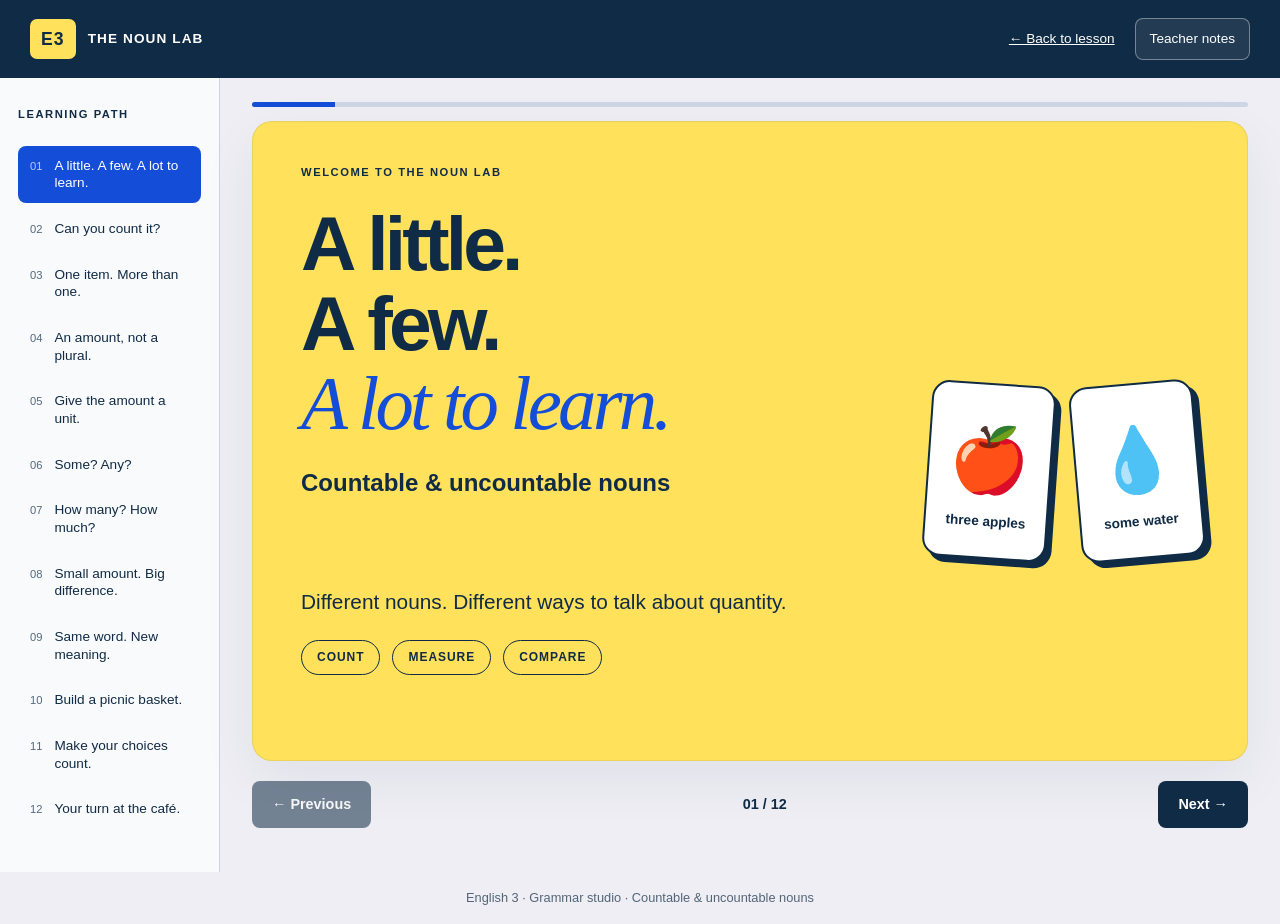
==== countable-nouns.html @ 443070fe "Add files via upload" ====
<!doctype html><html lang="en"><head><meta charset="utf-8"><meta name="viewport" content="width=device-width,initial-scale=1"><meta name="description" content="A visual, interactive English presentation on countable and uncountable nouns, quantities and real-life conversation."><title>The Noun Lab · English 3</title><link rel="stylesheet" href="countable-nouns.css"><script src="countable-nouns.js" defer></script></head><body><a class="skip" href="#slide-stage">Skip to presentation</a><header class="header"><a href="index.html" class="brand"><span>E3</span> THE NOUN LAB</a><div class="tools"><a href="index.html">← Back to lesson</a><button id="teacher-toggle" type="button" aria-expanded="false" aria-controls="teacher-panel">Teacher notes</button></div></header><main class="shell"><aside class="rail"><p class="eyebrow">LEARNING PATH</p><nav id="slide-list" aria-label="Slide navigation"></nav></aside><section class="stage-wrap"><div class="progress" role="progressbar" aria-label="Presentation progress" aria-valuemin="1" aria-valuemax="12" aria-valuenow="1"><span id="progress-fill"></span></div><article id="slide-stage" tabindex="-1" aria-labelledby="slide-title"></article><div class="controls"><button id="previous" type="button">← Previous</button><span id="counter" aria-live="polite">01 / 12</span><button id="next" type="button">Next →</button></div><aside id="teacher-panel" hidden><strong>TEACHER NOTES · VISIBLE WHEN SCREEN SHARING</strong><p id="teacher-note"></p><p>Suggested lesson: 45–60 minutes. Model examples, invite explanations and finish with the café role-play. Activities retain answers while you move between slides; they reset on reload or Restart both activities.</p></aside></section></main><footer>English 3 · Grammar studio · Countable & uncountable nouns</footer></body></html>
---- countable-nouns.css ----
:root{--ink:#102b45;--blue:#144ed8;--green:#ddf0cc;--sky:#dfe9ff;--peach:#ffe0cf;--yellow:#ffe15b}*{box-sizing:border-box}body{margin:0;font-family:'Segoe UI',Arial,sans-serif;background:#eeeef4;color:var(--ink);line-height:1.6}a{color:inherit}button{font:inherit;color:inherit;cursor:pointer}button:disabled{cursor:default;opacity:.55}:focus-visible{outline:3px solid var(--blue);outline-offset:4px}.skip{position:absolute;top:-100px;background:white;padding:12px;z-index:100}.skip:focus{top:0}.header{display:flex;justify-content:space-between;align-items:center;gap:20px;background:var(--ink);color:white;padding:18px 30px}.brand{font-weight:850;text-decoration:none;display:flex;gap:12px;align-items:center;letter-spacing:.08em;font-size:.85rem}.brand span{background:var(--yellow);color:var(--ink);padding:6px 11px;border-radius:7px;font-size:1.1rem}.tools{display:flex;align-items:center;gap:20px;font-size:.85rem}.tools button{background:#ffffff15;color:white;border:1px solid #ffffff60;padding:9px 14px;border-radius:8px}.shell{display:grid;grid-template-columns:220px minmax(0,1fr);max-width:1600px;margin:auto}.rail{padding:28px 18px;background:#f9fafc;border-right:1px solid #ccd4df}.eyebrow{font-size:.7rem;letter-spacing:.14em;font-weight:850;margin:0 0 22px}.rail nav{display:grid;gap:6px}.rail button{background:none;border:0;padding:11px 12px;text-align:left;border-radius:8px;font-size:.85rem;line-height:1.3;display:flex;gap:12px;align-items:baseline}.rail button span{font-size:.7rem;opacity:.7}.rail button[aria-current=true]{background:var(--blue);color:white}.rail button:hover:not([aria-current=true]){background:#e6ebf5}.stage-wrap{padding:24px 32px;min-width:0}.progress{height:5px;background:#ced6e5;border-radius:5px;margin-bottom:14px;overflow:hidden}.progress span{height:100%;display:block;background:var(--blue);width:8.333%}#slide-stage{background:#fffdfa;border-radius:20px;padding:42px 48px;min-height:640px;border:1px solid #102b4515;box-shadow:0 18px 55px #102b4510;overflow-wrap:break-word}#slide-stage.hero{background:var(--yellow)}h1{font-size:clamp(2.3rem,4.5vw,4.8rem);line-height:1.04;letter-spacing:-.05em;margin:0 0 20px;max-width:950px}.hero h1{font-size:clamp(3.5rem,6vw,6.5rem)}h1 em{font-family:Georgia,serif;color:var(--blue);font-weight:500}h3{font-size:1.5rem;line-height:1.2;margin:14px 0}.lead{font-size:1.2rem;color:#435b70;margin:0 0 30px;max-width:850px}.hero .lead{font-size:1.5rem;font-weight:700;color:var(--ink)}p{margin:0 0 16px}.two,.three{display:grid;gap:20px;margin:24px 0}.two{grid-template-columns:1fr 1fr}.three{grid-template-columns:repeat(3,1fr)}article article{background:#eef0f5;border-radius:15px;padding:24px}.green{background:var(--green)}.blue{background:var(--sky)}.peach{background:var(--peach)}.badge{font-size:.67rem;letter-spacing:.08em;border:1px solid currentColor;padding:5px 10px;border-radius:30px;font-weight:800}.visual{font-size:3rem;line-height:1.6;margin:12px 0}.hero-icons{display:flex;gap:24px;position:relative;justify-content:flex-end;margin:-150px 0 25px 50%}.hero-icons>span{display:block;background:white;padding:24px 20px;border:2px solid var(--ink);border-radius:18px;font-size:4rem;text-align:center;transform:rotate(4deg);box-shadow:6px 6px 0 var(--ink)}.hero-icons>span:nth-child(2){transform:rotate(-5deg)}.hero-icons small{display:block;font-size:.85rem;font-weight:750;white-space:nowrap}.big{font-size:1.3rem;margin-top:26px}.chips{display:flex;gap:12px;flex-wrap:wrap;margin:22px 0}.chips span{padding:7px 15px;border:1px solid var(--ink);border-radius:30px;font-size:.75rem;font-weight:800;letter-spacing:.08em}.callout{background:#f2f1e9;border-left:5px solid var(--blue);padding:20px 24px;border-radius:0 12px 12px 0;margin:24px 0 0;font-size:1.05rem}.example{font-size:1.5rem;border-left:4px solid var(--blue);padding-left:20px;margin-top:28px}.controls{display:flex;justify-content:space-between;align-items:center;gap:20px;margin:20px 0}.controls button,.action{background:var(--ink);color:white;border:0;border-radius:8px;padding:12px 20px;font-weight:750;font-size:.9rem}.controls span{font-size:.9rem;font-weight:800;font-variant-numeric:tabular-nums}#teacher-panel{background:var(--ink);color:white;border-radius:12px;padding:24px}#teacher-panel strong{color:var(--yellow);font-size:.75rem;letter-spacing:.06em}#teacher-note{margin-top:12px}.sort-grid,.quiz-grid{display:grid;grid-template-columns:1fr 1fr;gap:16px}.task{padding:20px;background:#f1f4f8;border-radius:12px}.task h3{font-size:1.15rem;margin:0 0 14px}.options{display:flex;gap:8px;flex-wrap:wrap}.options button{background:white;border:1px solid #b1c0cf;border-radius:8px;padding:10px 12px;font-size:.85rem;min-height:44px}.options button:hover:not(:disabled){border-color:var(--blue)}.options button.correct{background:var(--green);border-color:#31612d;opacity:1}.options button.wrong{background:#ffe3df;border-color:#ad3021}.feedback{font-size:.85rem;margin:12px 0 0}.quiz-grid .task .options{display:grid;grid-template-columns:1fr}.quiz-grid .task .options button{text-align:left}#quiz-progress,#sort-progress{font-weight:750;margin:20px 0}details{padding:20px;background:#e8edf5;border-radius:12px;margin-top:20px}summary{cursor:pointer;font-weight:750}details p{margin:16px 0 0}footer{padding:16px 30px;text-align:center;font-size:.8rem;color:#526578}@media(min-width:1450px){#slide-stage{padding:50px 65px}.lead{font-size:1.4rem}article article p{font-size:1.1rem}}@media(max-width:1050px){.shell{grid-template-columns:180px minmax(0,1fr)}.stage-wrap{padding:20px}#slide-stage{padding:32px}.hero-icons{margin:30px 0;justify-content:flex-start}.hero h1 br{display:none}.three{grid-template-columns:1fr}.three .visual{float:right;margin:0 0 0 15px;font-size:2.3rem}}@media(max-width:720px){.header{padding:16px;align-items:flex-start;flex-direction:column;gap:12px}.tools{justify-content:space-between;width:100%;gap:12px}.shell{display:block}.rail{padding:16px;border-bottom:1px solid #ccd4df;border-right:0}.rail>.eyebrow{margin-bottom:12px}.rail nav{display:flex;overflow-x:auto;gap:8px;padding:4px 4px 8px}.rail button{flex:0 0 150px;border:1px solid #ccd4df;font-size:.75rem}.stage-wrap{padding:16px}#slide-stage{padding:26px 22px;min-height:520px;border-radius:14px}.two,.sort-grid,.quiz-grid{grid-template-columns:1fr}.lead{font-size:1.05rem;margin-bottom:24px}.hero h1{font-size:3.3rem}.hero-icons>span{font-size:2.8rem;padding:18px 15px}.hero-icons{gap:16px}article article{padding:20px}.controls{gap:10px}.controls button{padding:11px 13px;font-size:.8rem}.callout{padding:18px}.example{font-size:1.2rem}.big{font-size:1.1rem}.visual{font-size:2.5rem}}@media(prefers-reduced-motion:reduce){*{scroll-behavior:auto}}@media print{.header,.rail,.controls,.progress,footer{display:none}.shell{display:block}.stage-wrap{padding:0}#slide-stage{border:0;box-shadow:none;min-height:0}body{background:white}#teacher-panel{color:black;background:white}.hero-icons{box-shadow:none}}
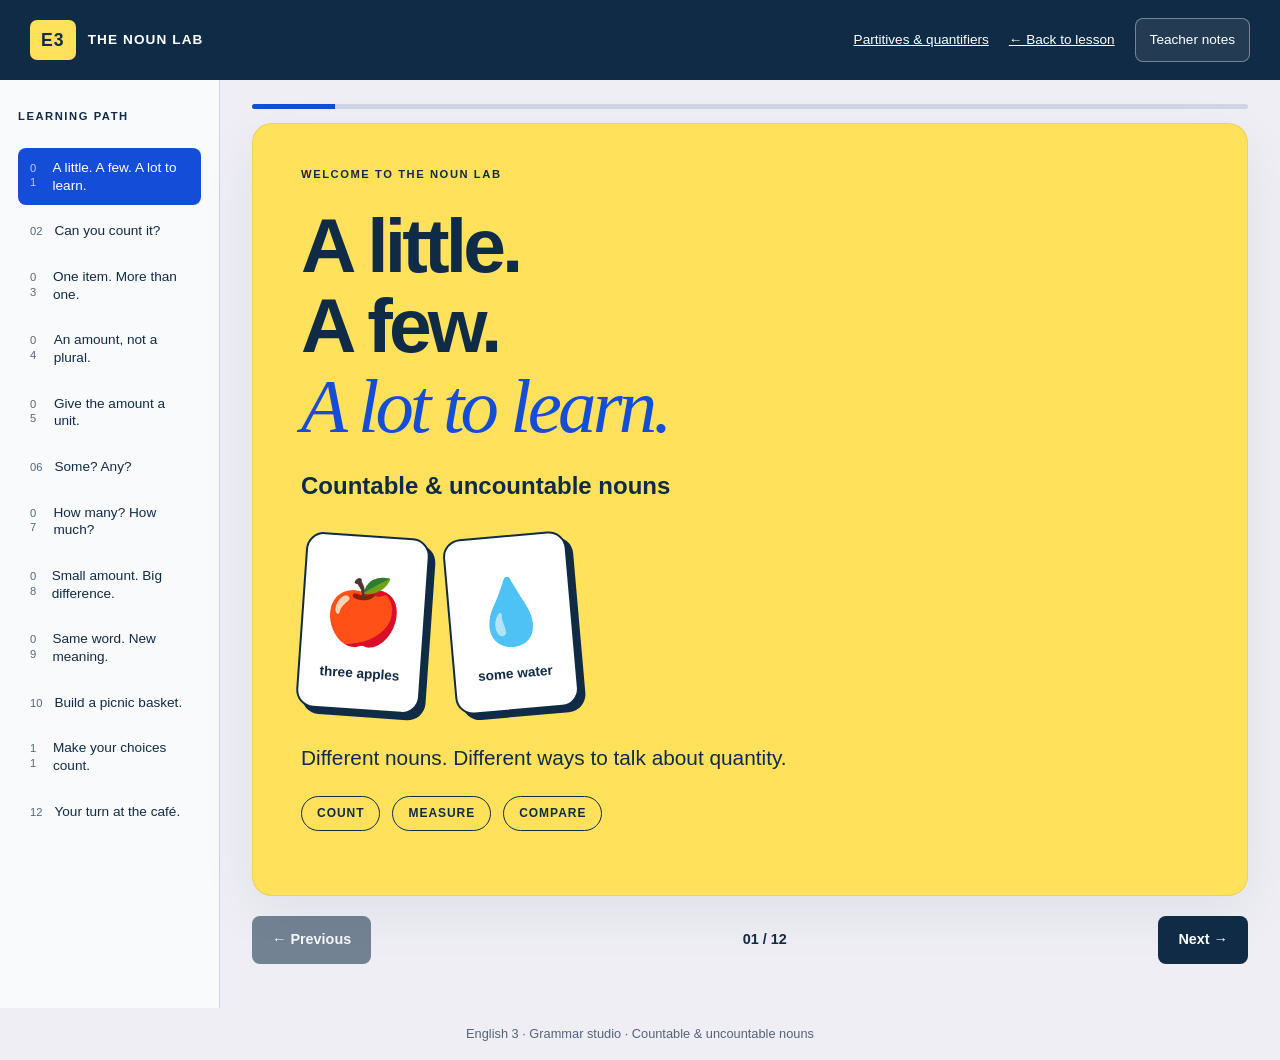
==== commit 673157c1: "Add files via upload" ====
--- a/countable-nouns.html
+++ b/countable-nouns.html
@@ -1 +1 @@
-<!doctype html><html lang="en"><head><meta charset="utf-8"><meta name="viewport" content="width=device-width,initial-scale=1"><meta name="description" content="A visual, interactive English presentation on countable and uncountable nouns, quantities and real-life conversation."><title>The Noun Lab · English 3</title><link rel="stylesheet" href="countable-nouns.css"><script src="countable-nouns.js" defer></script></head><body><a class="skip" href="#slide-stage">Skip to presentation</a><header class="header"><a href="index.html" class="brand"><span>E3</span> THE NOUN LAB</a><div class="tools"><a href="index.html">← Back to lesson</a><button id="teacher-toggle" type="button" aria-expanded="false" aria-controls="teacher-panel">Teacher notes</button></div></header><main class="shell"><aside class="rail"><p class="eyebrow">LEARNING PATH</p><nav id="slide-list" aria-label="Slide navigation"></nav></aside><section class="stage-wrap"><div class="progress" role="progressbar" aria-label="Presentation progress" aria-valuemin="1" aria-valuemax="12" aria-valuenow="1"><span id="progress-fill"></span></div><article id="slide-stage" tabindex="-1" aria-labelledby="slide-title"></article><div class="controls"><button id="previous" type="button">← Previous</button><span id="counter" aria-live="polite">01 / 12</span><button id="next" type="button">Next →</button></div><aside id="teacher-panel" hidden><strong>TEACHER NOTES · VISIBLE WHEN SCREEN SHARING</strong><p id="teacher-note"></p><p>Suggested lesson: 45–60 minutes. Model examples, invite explanations and finish with the café role-play. Activities retain answers while you move between slides; they reset on reload or Restart both activities.</p></aside></section></main><footer>English 3 · Grammar studio · Countable & uncountable nouns</footer></body></html>+<!doctype html><html lang="en"><head><meta charset="utf-8"><meta name="viewport" content="width=device-width,initial-scale=1"><meta name="description" content="A visual, interactive English presentation on countable and uncountable nouns, quantities and real-life conversation."><title>The Noun Lab · English 3</title><link rel="stylesheet" href="countable-nouns.css"><script src="countable-nouns.js" defer></script></head><body><a class="skip" href="#slide-stage">Skip to presentation</a><header class="header"><a href="index.html" class="brand"><span>E3</span> THE NOUN LAB</a><div class="tools"><a href="partitives-quantifiers.html">Partitives &amp; quantifiers</a><a href="index.html">← Back to lesson</a><button id="teacher-toggle" type="button" aria-expanded="false" aria-controls="teacher-panel">Teacher notes</button></div></header><main class="shell"><aside class="rail"><p class="eyebrow">LEARNING PATH</p><nav id="slide-list" aria-label="Slide navigation"></nav></aside><section class="stage-wrap"><div class="progress" role="progressbar" aria-label="Presentation progress" aria-valuemin="1" aria-valuemax="12" aria-valuenow="1"><span id="progress-fill"></span></div><article id="slide-stage" tabindex="-1" aria-labelledby="slide-title"></article><div class="controls"><button id="previous" type="button">← Previous</button><span id="counter" aria-live="polite">01 / 12</span><button id="next" type="button">Next →</button></div><aside id="teacher-panel" hidden><strong>TEACHER NOTES · VISIBLE WHEN SCREEN SHARING</strong><p id="teacher-note"></p><p>Suggested lesson: 45–60 minutes. Model examples, invite explanations and finish with the café role-play. Activities retain answers while you move between slides; they reset on reload or Restart both activities.</p></aside></section></main><footer>English 3 · Grammar studio · Countable & uncountable nouns</footer></body></html>
--- a/countable-nouns.css
+++ b/countable-nouns.css
@@ -1 +1,38 @@
 :root{--ink:#102b45;--blue:#144ed8;--green:#ddf0cc;--sky:#dfe9ff;--peach:#ffe0cf;--yellow:#ffe15b}*{box-sizing:border-box}body{margin:0;font-family:'Segoe UI',Arial,sans-serif;background:#eeeef4;color:var(--ink);line-height:1.6}a{color:inherit}button{font:inherit;color:inherit;cursor:pointer}button:disabled{cursor:default;opacity:.55}:focus-visible{outline:3px solid var(--blue);outline-offset:4px}.skip{position:absolute;top:-100px;background:white;padding:12px;z-index:100}.skip:focus{top:0}.header{display:flex;justify-content:space-between;align-items:center;gap:20px;background:var(--ink);color:white;padding:18px 30px}.brand{font-weight:850;text-decoration:none;display:flex;gap:12px;align-items:center;letter-spacing:.08em;font-size:.85rem}.brand span{background:var(--yellow);color:var(--ink);padding:6px 11px;border-radius:7px;font-size:1.1rem}.tools{display:flex;align-items:center;gap:20px;font-size:.85rem}.tools button{background:#ffffff15;color:white;border:1px solid #ffffff60;padding:9px 14px;border-radius:8px}.shell{display:grid;grid-template-columns:220px minmax(0,1fr);max-width:1600px;margin:auto}.rail{padding:28px 18px;background:#f9fafc;border-right:1px solid #ccd4df}.eyebrow{font-size:.7rem;letter-spacing:.14em;font-weight:850;margin:0 0 22px}.rail nav{display:grid;gap:6px}.rail button{background:none;border:0;padding:11px 12px;text-align:left;border-radius:8px;font-size:.85rem;line-height:1.3;display:flex;gap:12px;align-items:baseline}.rail button span{font-size:.7rem;opacity:.7}.rail button[aria-current=true]{background:var(--blue);color:white}.rail button:hover:not([aria-current=true]){background:#e6ebf5}.stage-wrap{padding:24px 32px;min-width:0}.progress{height:5px;background:#ced6e5;border-radius:5px;margin-bottom:14px;overflow:hidden}.progress span{height:100%;display:block;background:var(--blue);width:8.333%}#slide-stage{background:#fffdfa;border-radius:20px;padding:42px 48px;min-height:640px;border:1px solid #102b4515;box-shadow:0 18px 55px #102b4510;overflow-wrap:break-word}#slide-stage.hero{background:var(--yellow)}h1{font-size:clamp(2.3rem,4.5vw,4.8rem);line-height:1.04;letter-spacing:-.05em;margin:0 0 20px;max-width:950px}.hero h1{font-size:clamp(3.5rem,6vw,6.5rem)}h1 em{font-family:Georgia,serif;color:var(--blue);font-weight:500}h3{font-size:1.5rem;line-height:1.2;margin:14px 0}.lead{font-size:1.2rem;color:#435b70;margin:0 0 30px;max-width:850px}.hero .lead{font-size:1.5rem;font-weight:700;color:var(--ink)}p{margin:0 0 16px}.two,.three{display:grid;gap:20px;margin:24px 0}.two{grid-template-columns:1fr 1fr}.three{grid-template-columns:repeat(3,1fr)}article article{background:#eef0f5;border-radius:15px;padding:24px}.green{background:var(--green)}.blue{background:var(--sky)}.peach{background:var(--peach)}.badge{font-size:.67rem;letter-spacing:.08em;border:1px solid currentColor;padding:5px 10px;border-radius:30px;font-weight:800}.visual{font-size:3rem;line-height:1.6;margin:12px 0}.hero-icons{display:flex;gap:24px;position:relative;justify-content:flex-end;margin:-150px 0 25px 50%}.hero-icons>span{display:block;background:white;padding:24px 20px;border:2px solid var(--ink);border-radius:18px;font-size:4rem;text-align:center;transform:rotate(4deg);box-shadow:6px 6px 0 var(--ink)}.hero-icons>span:nth-child(2){transform:rotate(-5deg)}.hero-icons small{display:block;font-size:.85rem;font-weight:750;white-space:nowrap}.big{font-size:1.3rem;margin-top:26px}.chips{display:flex;gap:12px;flex-wrap:wrap;margin:22px 0}.chips span{padding:7px 15px;border:1px solid var(--ink);border-radius:30px;font-size:.75rem;font-weight:800;letter-spacing:.08em}.callout{background:#f2f1e9;border-left:5px solid var(--blue);padding:20px 24px;border-radius:0 12px 12px 0;margin:24px 0 0;font-size:1.05rem}.example{font-size:1.5rem;border-left:4px solid var(--blue);padding-left:20px;margin-top:28px}.controls{display:flex;justify-content:space-between;align-items:center;gap:20px;margin:20px 0}.controls button,.action{background:var(--ink);color:white;border:0;border-radius:8px;padding:12px 20px;font-weight:750;font-size:.9rem}.controls span{font-size:.9rem;font-weight:800;font-variant-numeric:tabular-nums}#teacher-panel{background:var(--ink);color:white;border-radius:12px;padding:24px}#teacher-panel strong{color:var(--yellow);font-size:.75rem;letter-spacing:.06em}#teacher-note{margin-top:12px}.sort-grid,.quiz-grid{display:grid;grid-template-columns:1fr 1fr;gap:16px}.task{padding:20px;background:#f1f4f8;border-radius:12px}.task h3{font-size:1.15rem;margin:0 0 14px}.options{display:flex;gap:8px;flex-wrap:wrap}.options button{background:white;border:1px solid #b1c0cf;border-radius:8px;padding:10px 12px;font-size:.85rem;min-height:44px}.options button:hover:not(:disabled){border-color:var(--blue)}.options button.correct{background:var(--green);border-color:#31612d;opacity:1}.options button.wrong{background:#ffe3df;border-color:#ad3021}.feedback{font-size:.85rem;margin:12px 0 0}.quiz-grid .task .options{display:grid;grid-template-columns:1fr}.quiz-grid .task .options button{text-align:left}#quiz-progress,#sort-progress{font-weight:750;margin:20px 0}details{padding:20px;background:#e8edf5;border-radius:12px;margin-top:20px}summary{cursor:pointer;font-weight:750}details p{margin:16px 0 0}footer{padding:16px 30px;text-align:center;font-size:.8rem;color:#526578}@media(min-width:1450px){#slide-stage{padding:50px 65px}.lead{font-size:1.4rem}article article p{font-size:1.1rem}}@media(max-width:1050px){.shell{grid-template-columns:180px minmax(0,1fr)}.stage-wrap{padding:20px}#slide-stage{padding:32px}.hero-icons{margin:30px 0;justify-content:flex-start}.hero h1 br{display:none}.three{grid-template-columns:1fr}.three .visual{float:right;margin:0 0 0 15px;font-size:2.3rem}}@media(max-width:720px){.header{padding:16px;align-items:flex-start;flex-direction:column;gap:12px}.tools{justify-content:space-between;width:100%;gap:12px}.shell{display:block}.rail{padding:16px;border-bottom:1px solid #ccd4df;border-right:0}.rail>.eyebrow{margin-bottom:12px}.rail nav{display:flex;overflow-x:auto;gap:8px;padding:4px 4px 8px}.rail button{flex:0 0 150px;border:1px solid #ccd4df;font-size:.75rem}.stage-wrap{padding:16px}#slide-stage{padding:26px 22px;min-height:520px;border-radius:14px}.two,.sort-grid,.quiz-grid{grid-template-columns:1fr}.lead{font-size:1.05rem;margin-bottom:24px}.hero h1{font-size:3.3rem}.hero-icons>span{font-size:2.8rem;padding:18px 15px}.hero-icons{gap:16px}article article{padding:20px}.controls{gap:10px}.controls button{padding:11px 13px;font-size:.8rem}.callout{padding:18px}.example{font-size:1.2rem}.big{font-size:1.1rem}.visual{font-size:2.5rem}}@media(prefers-reduced-motion:reduce){*{scroll-behavior:auto}}@media print{.header,.rail,.controls,.progress,footer{display:none}.shell{display:block}.stage-wrap{padding:0}#slide-stage{border:0;box-shadow:none;min-height:0}body{background:white}#teacher-panel{color:black;background:white}.hero-icons{box-shadow:none}}
+
+/* Keep slide cards, illustrations and navigation within their containers. */
+@media screen {
+  body { overflow-wrap:anywhere; }
+  .header,.tools,.controls { flex-wrap:wrap; }
+  .header>*,.tools>* { min-width:0; max-width:100%; }
+  .tools button,.controls button,.action { min-height:44px; white-space:normal; }
+  .two,.sort-grid,.quiz-grid { grid-template-columns:repeat(2,minmax(0,1fr)); }
+  .three { grid-template-columns:repeat(3,minmax(0,1fr)); }
+  .two>*,.three>*,.sort-grid>*,.quiz-grid>* { min-width:0; }
+  .hero-icons { flex-wrap:wrap; margin:30px 0; justify-content:flex-start; }
+  .hero-icons>span { max-width:100%; }
+  .hero-icons small { white-space:normal; }
+  .options button { max-width:100%; overflow-wrap:anywhere; }
+  .rail { min-width:0; }
+}
+@media screen and (max-width:1050px) {
+  .three { grid-template-columns:minmax(0,1fr); }
+  .hero h1 { font-size:clamp(2.3rem,5vw,4rem); }
+}
+@media screen and (max-width:850px) {
+  .two,.sort-grid,.quiz-grid { grid-template-columns:minmax(0,1fr); }
+}
+@media screen and (max-width:720px) {
+  .rail nav { overscroll-behavior-x:contain; }
+  .rail button { flex-shrink:0; }
+  .hero h1 { font-size:clamp(2rem,8vw,3.3rem); }
+  #slide-stage { min-height:0; }
+}
+@media screen and (max-width:400px) {
+  .stage-wrap { padding:12px; }
+  #slide-stage { padding:22px 16px; }
+  article article,.task,.callout { padding:16px; }
+  .controls { gap:8px; }
+  .controls span { order:-1; flex-basis:100%; text-align:center; }
+  .controls button { flex:1; }
+}
